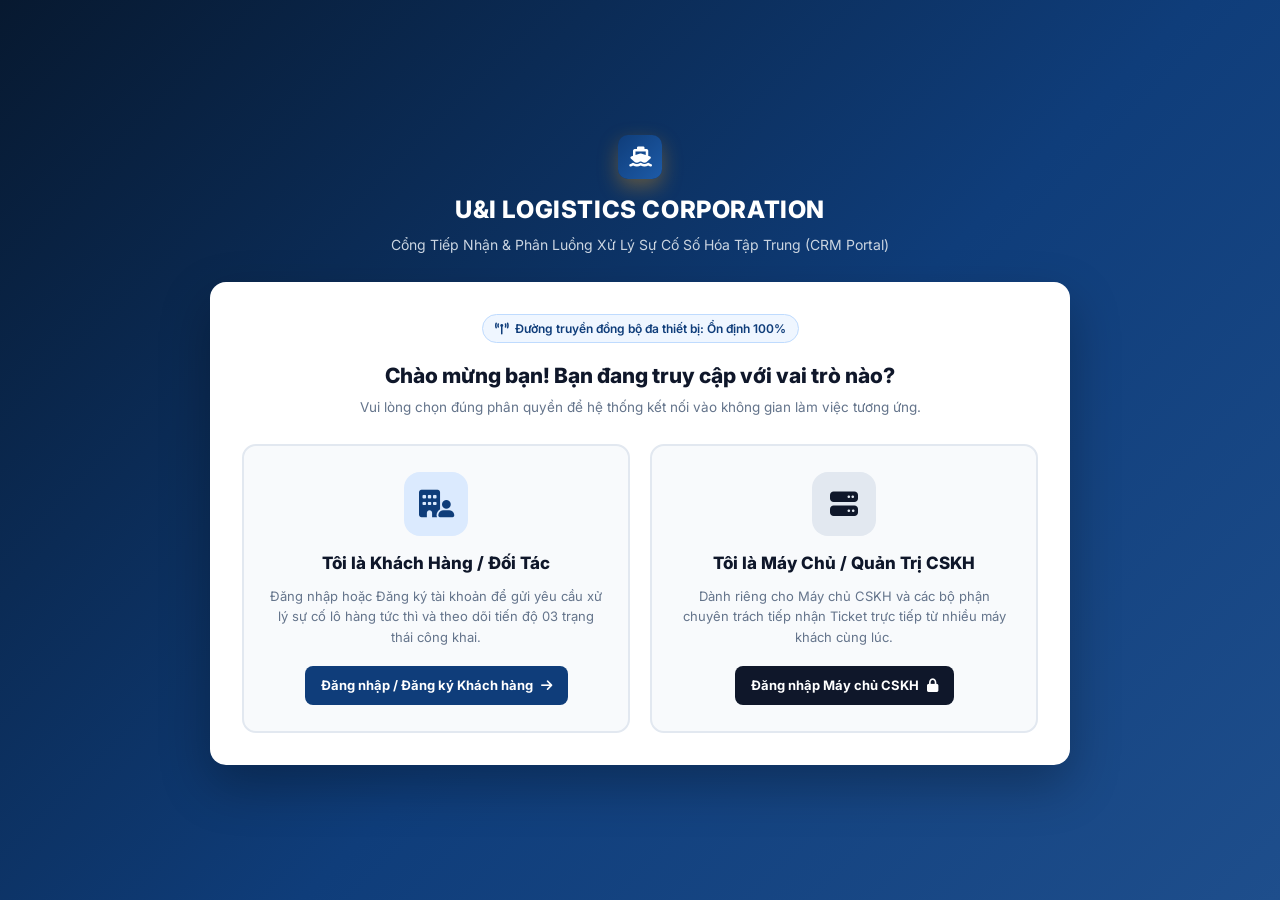
==== index.html @ b4d5fe37 "Add files via upload" ====
<!DOCTYPE html>
<html lang="vi">
<head>
    <meta charset="UTF-8">
    <meta name="viewport" content="width=device-width, initial-scale=1.0">
    <title>U&I Logistics | Cổng Xác Thực Hệ Thống Tiếp Nhận Sự Cố Số Hóa</title>
    <link href="https://fonts.googleapis.com/css2?family=Inter:wght@400;500;600;700;800&display=swap" rel="stylesheet">
    <link rel="stylesheet" href="https://cdnjs.cloudflare.com/ajax/libs/font-awesome/6.5.1/css/all.min.css">
    <link rel="stylesheet" href="style.css">
</head>
<body data-portal="auth" class="auth-body">

    <div class="auth-wrapper">
        <!-- HEADER THƯƠNG HIỆU -->
        <div class="auth-brand-header">
            <div class="brand-logo large-logo"><i class="fa-solid fa-ship"></i></div>
            <h1>U&amp;I LOGISTICS CORPORATION</h1>
            <p>Cổng Tiếp Nhận &amp; Phân Luồng Xử Lý Sự Cố Số Hóa Tập Trung (CRM Portal)</p>
        </div>

        <!-- MÀN HÌNH 1: HỎI VAI TRÒ (KHÁCH HÀNG HAY MÁY CHỦ) -->
        <div id="role-selection-view" class="auth-card role-card">
            <div class="auth-card-title">
                <span class="tag-pill" style="background:#eff6ff;color:#0f3d7a;border-color:#bfdbfe;">
                    <i class="fa-solid fa-tower-broadcast"></i> Đường truyền đồng bộ đa thiết bị: Ổn định 100%
                </span>
                <h2>Chào mừng bạn! Bạn đang truy cập với vai trò nào?</h2>
                <p>Vui lòng chọn đúng phân quyền để hệ thống kết nối vào không gian làm việc tương ứng.</p>
            </div>

            <div class="role-grid">
                <!-- LỰA CHỌN 1: KHÁCH HÀNG -->
                <div class="role-option-box" id="btnChooseCustomer">
                    <div class="role-icon customer-icon">
                        <i class="fa-solid fa-building-user"></i>
                    </div>
                    <h3>Tôi là Khách Hàng / Đối Tác</h3>
                    <p>Đăng nhập hoặc Đăng ký tài khoản để gửi yêu cầu xử lý sự cố lô hàng tức thì và theo dõi tiến độ 03 trạng thái công khai.</p>
                    <span class="role-btn-text">Đăng nhập / Đăng ký Khách hàng <i class="fa-solid fa-arrow-right"></i></span>
                </div>

                <!-- LỰA CHỌN 2: MÁY CHỦ / CSKH -->
                <div class="role-option-box server-box" id="btnChooseServer">
                    <div class="role-icon server-icon">
                        <i class="fa-solid fa-server"></i>
                    </div>
                    <h3>Tôi là Máy Chủ / Quản Trị CSKH</h3>
                    <p>Dành riêng cho Máy chủ CSKH và các bộ phận chuyên trách tiếp nhận Ticket trực tiếp từ nhiều máy khách cùng lúc.</p>
                    <span class="role-btn-text server-btn-text">Đăng nhập Máy chủ CSKH <i class="fa-solid fa-lock"></i></span>
                </div>
            </div>
        </div>

        <!-- MÀN HÌNH 2: ĐĂNG NHẬP HOẶC ĐĂNG KÝ KHÁCH HÀNG -->
        <div id="customer-auth-view" class="auth-card form-auth-card" hidden>
            <button type="button" class="btn-back-role" onclick="showRoleSelection()">
                <i class="fa-solid fa-arrow-left"></i> Quay lại chọn vai trò
            </button>

            <div class="auth-tabs">
                <button type="button" class="auth-tab-btn active" id="tabBtnCustLogin" onclick="switchCustomerAuthTab('login')">
                    <i class="fa-solid fa-right-to-bracket"></i> Đăng nhập
                </button>
                <button type="button" class="auth-tab-btn" id="tabBtnCustRegister" onclick="switchCustomerAuthTab('register')">
                    <i class="fa-solid fa-user-plus"></i> Đăng ký mới
                </button>
            </div>

            <!-- FORM ĐĂNG NHẬP KHÁCH HÀNG -->
            <form id="customer-login-form" class="auth-form">
                <div class="form-group">
                    <label for="custLoginUser">Tên đăng nhập hoặc Email <span class="required">*</span></label>
                    <input type="text" id="custLoginUser" placeholder="Nhập tên đăng nhập hoặc email..." required>
                </div>
                <div class="form-group">
                    <label for="custLoginPass">Mật khẩu <span class="required">*</span></label>
                    <div class="password-input-wrap">
                        <input type="password" id="custLoginPass" placeholder="Nhập mật khẩu..." required>
                        <button type="button" class="btn-toggle-pass" onclick="togglePasswordVisibility('custLoginPass', this)">
                            <i class="fa-regular fa-eye"></i>
                        </button>
                    </div>
                </div>
                <div class="remember-row">
                    <label class="checkbox-label">
                        <input type="checkbox" id="custRememberMe" checked>
                        <span>Ghi nhớ tài khoản khách hàng trên thiết bị này</span>
                    </label>
                </div>
                <small class="error-msg" id="custLoginError"></small>
                <button type="submit" class="btn-submit">
                    <i class="fa-solid fa-right-to-bracket"></i> Vào Cổng Khách Hàng
                </button>
                <div class="demo-account-hint">
                    <span>Tài khoản mẫu có sẵn: TK: <code>khachhang</code> — MK: <code>1234</code> (Hoặc bấm tab <b>Đăng ký mới</b>)</span>
                </div>
            </form>

            <!-- FORM ĐĂNG KÝ KHÁCH HÀNG MỚI -->
            <form id="customer-register-form" class="auth-form" hidden>
                <div class="form-group">
                    <label for="regCompanyName">Tên Doanh nghiệp / Khách hàng <span class="required">*</span></label>
                    <input type="text" id="regCompanyName" placeholder="VD: Công ty TNHH XNK Minh Phát" required>
                </div>
                <div class="form-group">
                    <label for="regContact">Số điện thoại / Email liên hệ <span class="required">*</span></label>
                    <input type="text" id="regContact" placeholder="VD: 0909 123 456 | ops@minhphat.vn" required>
                </div>
                <div class="form-row">
                    <div class="form-group">
                        <label for="regUsername">Tên tài khoản <span class="required">*</span></label>
                        <input type="text" id="regUsername" placeholder="VD: minhphat" required>
                    </div>
                    <div class="form-group">
                        <label for="regPassword">Mật khẩu <span class="required">*</span></label>
                        <input type="password" id="regPassword" placeholder="Tạo mật khẩu..." required>
                    </div>
                </div>
                <div class="remember-row">
                    <label class="checkbox-label">
                        <input type="checkbox" id="regRememberMe" checked>
                        <span>Ghi nhớ đăng nhập và vào thẳng Cổng Khách Hàng</span>
                    </label>
                </div>
                <small class="error-msg" id="custRegError"></small>
                <button type="submit" class="btn-submit">
                    <i class="fa-solid fa-user-check"></i> Đăng Ký &amp; Truy Cập Ngay
                </button>
            </form>
        </div>

        <!-- MÀN HÌNH 3: ĐĂNG NHẬP MÁY CHỦ CSKH (TK: minhhoang / MK: 1234) -->
        <div id="server-auth-view" class="auth-card form-auth-card" hidden>
            <button type="button" class="btn-back-role" onclick="showRoleSelection()">
                <i class="fa-solid fa-arrow-left"></i> Quay lại chọn vai trò
            </button>

            <div class="server-auth-header">
                <div class="role-icon server-icon" style="margin:0 auto 10px;">
                    <i class="fa-solid fa-server"></i>
                </div>
                <h3>Đăng Nhập Máy Chủ CSKH &amp; Điều Phối CRM</h3>
                <p>Dành cho Quản trị viên tiếp nhận yêu cầu trực tiếp từ khách hàng</p>
            </div>

            <form id="server-login-form" class="auth-form">
                <div class="form-group">
                    <label for="serverUsername">Tên tài khoản máy chủ <span class="required">*</span></label>
                    <input type="text" id="serverUsername" placeholder="Nhập tên tài khoản máy chủ..." required>
                </div>
                <div class="form-group">
                    <label for="serverPassword">Mật khẩu máy chủ <span class="required">*</span></label>
                    <div class="password-input-wrap">
                        <input type="password" id="serverPassword" placeholder="Nhập mật khẩu..." required>
                        <button type="button" class="btn-toggle-pass" onclick="togglePasswordVisibility('serverPassword', this)">
                            <i class="fa-regular fa-eye"></i>
                        </button>
                    </div>
                </div>
                <div class="remember-row">
                    <label class="checkbox-label">
                        <input type="checkbox" id="serverRememberMe" checked>
                        <span>Ghi nhớ tài khoản máy chủ trên thiết bị này</span>
                    </label>
                </div>
                <small class="error-msg" id="serverLoginError"></small>
                <button type="submit" class="btn-submit server-submit-btn">
                    <i class="fa-solid fa-unlock-keyhole"></i> Truy Cập Hệ Thống Máy Chủ CSKH
                </button>
            </form>
        </div>
    </div>

    <div id="toast-container" class="toast-container"></div>

    <script src="script.js"></script>
</body>
</html>
---- style.css ----
:root {
    --primary: #0f3d7a;
    --primary-light: #1d5ba8;
    --accent: #f59e0b;
    --accent-hover: #d97706;
    --success: #10b981;
    --warning: #f59e0b;
    --danger: #ef4444;
    --bg-body: #f1f5f9;
    --bg-card: #ffffff;
    --text-main: #0f172a;
    --text-muted: #64748b;
    --border-color: #e2e8f0;
    --shadow-sm: 0 2px 10px rgba(15, 23, 42, 0.05);
    --shadow-md: 0 12px 30px rgba(15, 23, 42, 0.14);
    --radius: 12px;
}

* {
    box-sizing: border-box;
    margin: 0;
    padding: 0;
}

body {
    font-family: 'Inter', -apple-system, BlinkMacSystemFont, sans-serif;
    background-color: var(--bg-body);
    color: var(--text-main);
    line-height: 1.6;
    min-height: 100vh;
    display: flex;
    flex-direction: column;
}

/* GIAO DIỆN CỔNG XÁC THỰC (index.html) */
.auth-body {
    background: linear-gradient(135deg, #071930 0%, #0f3d7a 55%, #1e4e8c 100%);
    align-items: center;
    justify-content: center;
    padding: 30px 16px;
}

.auth-wrapper {
    width: 100%;
    max-width: 860px;
    margin: 0 auto;
}

.auth-brand-header {
    text-align: center;
    color: #ffffff;
    margin-bottom: 26px;
}

.large-logo {
    width: 58px;
    height: 58px;
    font-size: 26px;
    margin: 0 auto 12px;
    border-radius: 14px;
    background: linear-gradient(135deg, var(--accent), var(--accent-hover));
    color: #fff;
    display: flex;
    align-items: center;
    justify-content: center;
    box-shadow: 0 8px 20px rgba(245, 158, 11, 0.35);
}

.auth-brand-header h1 {
    font-size: 24px;
    font-weight: 800;
    letter-spacing: 0.6px;
    margin-bottom: 4px;
}

.auth-brand-header p {
    font-size: 14px;
    color: #cbd5e1;
}

.auth-card {
    background: #ffffff;
    border-radius: 16px;
    padding: 32px;
    box-shadow: 0 20px 50px rgba(0, 0, 0, 0.28);
    animation: fadeInPage 0.25s ease;
}

.auth-card[hidden] { display: none; }
.form-auth-card { max-width: 520px; margin: 0 auto; }
.auth-card-title { text-align: center; margin-bottom: 26px; }
.auth-card-title h2 { font-size: 21px; font-weight: 800; color: var(--text-main); margin: 8px 0 4px; }
.auth-card-title p { font-size: 13.5px; color: var(--text-muted); }

.role-grid {
    display: grid;
    grid-template-columns: 1fr 1fr;
    gap: 20px;
}

.role-option-box {
    border: 2px solid var(--border-color);
    border-radius: 14px;
    padding: 26px 22px;
    text-align: center;
    cursor: pointer;
    transition: all 0.22s ease;
    background: #f8fafc;
    display: flex;
    flex-direction: column;
    align-items: center;
}

.role-option-box:hover {
    border-color: var(--primary);
    background: #eff6ff;
    transform: translateY(-4px);
    box-shadow: var(--shadow-md);
}

.role-option-box.server-box:hover {
    border-color: #0f172a;
    background: #f1f5f9;
}

.role-icon {
    width: 64px;
    height: 64px;
    border-radius: 16px;
    display: flex;
    align-items: center;
    justify-content: center;
    font-size: 28px;
    margin-bottom: 14px;
}

.customer-icon { background: #dbeafe; color: var(--primary); }
.server-icon { background: #e2e8f0; color: #0f172a; }

.role-option-box h3 { font-size: 17px; font-weight: 800; margin-bottom: 8px; color: var(--text-main); }
.role-option-box p { font-size: 13px; color: var(--text-muted); margin-bottom: 18px; flex: 1; }

.role-btn-text {
    background: var(--primary);
    color: #ffffff;
    font-size: 13px;
    font-weight: 700;
    padding: 9px 16px;
    border-radius: 8px;
    display: inline-flex;
    align-items: center;
    gap: 8px;
}

.server-btn-text { background: #0f172a; }

.btn-back-role {
    background: none;
    border: none;
    color: var(--text-muted);
    font-size: 13px;
    font-weight: 600;
    cursor: pointer;
    display: inline-flex;
    align-items: center;
    gap: 6px;
    margin-bottom: 18px;
}

.btn-back-role:hover { color: var(--primary); }

.auth-tabs {
    display: grid;
    grid-template-columns: 1fr 1fr;
    gap: 8px;
    background: #f1f5f9;
    padding: 5px;
    border-radius: 10px;
    margin-bottom: 20px;
}

.auth-tab-btn {
    background: transparent;
    border: none;
    padding: 10px;
    border-radius: 8px;
    font-size: 13px;
    font-weight: 700;
    color: #475569;
    cursor: pointer;
}

.auth-tab-btn.active {
    background: #ffffff;
    color: var(--primary);
    box-shadow: var(--shadow-sm);
}

.auth-form { display: flex; flex-direction: column; gap: 14px; }
.auth-form[hidden] { display: none; }

.password-input-wrap { position: relative; display: flex; align-items: center; }
.password-input-wrap input { width: 100%; padding-right: 40px; }
.btn-toggle-pass { position: absolute; right: 10px; background: none; border: none; color: #64748b; cursor: pointer; font-size: 15px; }

.remember-row { display: flex; align-items: center; justify-content: space-between; font-size: 13px; }
.checkbox-label { display: inline-flex; align-items: center; gap: 8px; cursor: pointer; color: #334155; font-weight: 500; }
.checkbox-label input { width: 16px; height: 16px; accent-color: var(--primary); }

.server-auth-header { text-align: center; margin-bottom: 20px; }
.server-auth-header h3 { font-size: 18px; font-weight: 800; }
.server-auth-header p { font-size: 13px; color: var(--text-muted); }
.server-submit-btn { background: linear-gradient(135deg, #0f172a, #1e3a8a) !important; }
.demo-account-hint { background: #f8fafc; border: 1px dashed #cbd5e1; padding: 10px 12px; border-radius: 8px; font-size: 12px; color: #475569; text-align: center; }

/* GIAO DIỆN CHUNG CHO KHÁCH HÀNG & MÁY CHỦ CSKH */
.container { max-width: 1340px; margin: 0 auto; padding: 0 20px; width: 100%; }

.navbar {
    background: #ffffff;
    border-bottom: 1px solid var(--border-color);
    position: sticky;
    top: 0;
    z-index: 100;
    box-shadow: var(--shadow-sm);
}

.cskh-navbar { border-bottom: 3px solid var(--primary); }
.nav-container { display: flex; align-items: center; justify-content: space-between; height: 74px; gap: 14px; }
.brand { display: flex; align-items: center; gap: 12px; text-decoration: none; }
.brand-logo { width: 44px; height: 44px; border-radius: 10px; background: linear-gradient(135deg, var(--primary), var(--primary-light)); color: #fff; display: flex; align-items: center; justify-content: center; font-size: 20px; }
.brand-logo.cskh-logo { background: linear-gradient(135deg, #0f172a, #1e3a8a); }
.brand-text h1 { font-size: 17.5px; font-weight: 800; color: var(--primary); letter-spacing: 0.4px; }
.brand-text span { font-size: 11.5px; color: var(--text-muted); display: block; }

.nav-links { display: flex; align-items: center; gap: 6px; }
.nav-item { text-decoration: none; color: #334155; font-size: 13.5px; font-weight: 600; padding: 9px 14px; border-radius: 8px; transition: all 0.2s ease; display: inline-flex; align-items: center; gap: 7px; white-space: nowrap; }
.nav-item:hover { background: #f1f5f9; color: var(--primary); }
.nav-item.active { background: var(--primary); color: #ffffff; box-shadow: 0 4px 10px rgba(15, 61, 122, 0.22); }
.nav-counter { background: var(--accent); color: #fff; font-size: 11px; font-weight: 700; padding: 1px 7px; border-radius: 99px; }

.nav-actions { display: flex; align-items: center; gap: 10px; }
.user-chip, .realtime-indicator { font-size: 12px; font-weight: 600; color: #065f46; background: #ecfdf5; padding: 6px 12px; border-radius: 99px; border: 1px solid #a7f3d0; display: inline-flex; align-items: center; gap: 7px; white-space: nowrap; }
.pulse-dot { width: 8px; height: 8px; background: #10b981; border-radius: 50%; display: inline-block; animation: pulseAnim 1.5s infinite; }

@keyframes pulseAnim {
    0% { box-shadow: 0 0 0 0 rgba(16, 185, 129, 0.6); }
    70% { box-shadow: 0 0 0 7px rgba(16, 185, 129, 0); }
    100% { box-shadow: 0 0 0 0 rgba(16, 185, 129, 0); }
}

.btn-reset { background: #f8fafc; border: 1px solid #cbd5e1; color: #475569; padding: 7px 12px; border-radius: 8px; font-size: 12px; font-weight: 600; cursor: pointer; }
.btn-reset:hover { background: #fee2e2; color: #b91c1c; border-color: #fca5a5; }

.incoming-alert-banner {
    background: linear-gradient(135deg, #ecfdf5, #d1fae5);
    border: 2px solid #10b981;
    color: #065f46;
    padding: 15px 20px;
    border-radius: var(--radius);
    margin-bottom: 22px;
    display: flex;
    justify-content: space-between;
    align-items: center;
    gap: 14px;
    box-shadow: 0 6px 20px rgba(16, 185, 129, 0.2);
}

.incoming-alert-banner[hidden] { display: none; }

.page-container { flex: 1; padding-top: 24px; padding-bottom: 40px; }
.page-view { display: none; animation: fadeInPage 0.22s ease; }
.page-view.active { display: block; }

@keyframes fadeInPage {
    from { opacity: 0; transform: translateY(5px); }
    to { opacity: 1; transform: translateY(0); }
}

.page-banner {
    background: linear-gradient(135deg, #091e3a 0%, #0f3d7a 65%, #1d5ba8 100%);
    color: #ffffff;
    padding: 26px 30px;
    border-radius: var(--radius);
    margin-bottom: 24px;
    display: flex;
    justify-content: space-between;
    align-items: center;
    gap: 20px;
    flex-wrap: wrap;
}

.banner-tag, .tag-pill {
    display: inline-flex;
    align-items: center;
    gap: 6px;
    background: rgba(245, 158, 11, 0.2);
    border: 1px solid rgba(245, 158, 11, 0.45);
    color: #fcd34d;
    font-size: 12px;
    font-weight: 600;
    padding: 4px 12px;
    border-radius: 99px;
    margin-bottom: 8px;
}

.page-banner h2 { font-size: 23px; font-weight: 800; margin-bottom: 6px; }
.page-banner p { color: #cbd5e1; font-size: 14px; max-width: 820px; }

.timer-card { background: rgba(255, 255, 255, 0.1); border: 1px solid rgba(255, 255, 255, 0.2); padding: 12px 20px; border-radius: 10px; text-align: center; min-width: 190px; }
.timer-label { font-size: 12px; color: #e2e8f0; display: block; }
.timer-card strong { font-size: 26px; font-weight: 800; color: #fbbf24; display: block; line-height: 1.2; margin: 2px 0; }
.timer-card small { font-size: 11px; color: #cbd5e1; }

.btn-banner-action { background: var(--accent); color: #fff; border: none; padding: 11px 18px; border-radius: 8px; font-weight: 700; font-size: 13.5px; cursor: pointer; display: inline-flex; align-items: center; gap: 8px; }

.card-panel { background: var(--bg-card); border-radius: var(--radius); border: 1px solid var(--border-color); box-shadow: var(--shadow-sm); padding: 24px; }
.panel-header { display: flex; justify-content: space-between; align-items: flex-start; gap: 14px; margin-bottom: 20px; padding-bottom: 14px; border-bottom: 1px solid var(--border-color); flex-wrap: wrap; }
.panel-header h3 { font-size: 17px; font-weight: 700; margin-bottom: 3px; }
.panel-header p { font-size: 13px; color: var(--text-muted); }

.text-primary { color: var(--primary); }
.text-warning { color: var(--warning); }
.text-success { color: var(--success); }

.report-layout { display: grid; grid-template-columns: 1.25fr 0.75fr; gap: 24px; align-items: start; }
.side-column { display: flex; flex-direction: column; gap: 20px; }
.success-ticket-box { background: #ecfdf5; border: 2px solid #10b981; }
.side-info-card h4 { font-size: 16px; font-weight: 700; margin-bottom: 8px; }
.side-desc { font-size: 13px; color: var(--text-muted); margin-bottom: 16px; }

.routing-map-list { list-style: none; display: flex; flex-direction: column; gap: 12px; }
.routing-map-list li { display: flex; align-items: center; gap: 12px; background: #f8fafc; padding: 12px; border-radius: 8px; border: 1px solid var(--border-color); }
.map-icon { width: 38px; height: 38px; border-radius: 8px; background: #eff6ff; color: var(--primary); display: flex; align-items: center; justify-content: center; font-size: 16px; flex-shrink: 0; }
.routing-map-list strong { display: block; font-size: 13.5px; }
.routing-map-list span { font-size: 12.5px; color: var(--text-muted); }

.incident-form { display: flex; flex-direction: column; gap: 15px; }
.form-row { display: grid; grid-template-columns: 1fr 1fr; gap: 14px; }
.form-group { display: flex; flex-direction: column; gap: 5px; }
.label-between { display: flex; justify-content: space-between; align-items: center; }
.label-between small { font-size: 12px; color: var(--primary); font-weight: 600; }
.form-group label { font-size: 13px; font-weight: 600; color: #334155; }
.required { color: var(--danger); }

.form-group input, .form-group select, .form-group textarea { padding: 10px 12px; border: 1px solid #cbd5e1; border-radius: 8px; font-size: 13.5px; font-family: inherit; color: var(--text-main); }
.form-group input:focus, .form-group select:focus, .form-group textarea:focus { outline: none; border-color: var(--primary); box-shadow: 0 0 0 3px rgba(15, 61, 122, 0.12); }
.form-group input.input-error, .form-group select.input-error, .form-group textarea.input-error { border-color: var(--danger); background-color: #fef2f2; }
.error-msg { color: var(--danger); font-size: 12px; font-weight: 600; display: none; }
.error-msg.visible { display: block; }

.routing-preview { background: #f8fafc; border: 1px dashed #94a3b8; border-radius: 10px; padding: 12px 15px; display: flex; align-items: center; gap: 12px; }
.routing-preview.active-route { background: #eff6ff; border: 1px solid #3b82f6; }
.routing-icon { width: 38px; height: 38px; border-radius: 8px; background: var(--primary); color: #fff; display: flex; align-items: center; justify-content: center; font-size: 17px; flex-shrink: 0; }
.routing-details { flex: 1; }
.routing-label { display: block; font-size: 11.5px; color: var(--text-muted); }
.routing-details strong { font-size: 13.5px; color: var(--primary); }
.sla-tag { background: #fef3c7; color: #b45309; font-size: 11.5px; font-weight: 700; padding: 4px 10px; border-radius: 99px; white-space: nowrap; }

.upload-zone { border: 2px dashed #cbd5e1; border-radius: 10px; padding: 18px; text-align: center; cursor: pointer; background: #f8fafc; }
.upload-zone:hover, .upload-zone.drag-active { border-color: var(--primary); background: #eff6ff; }
.upload-zone i { font-size: 24px; color: var(--primary); margin-bottom: 4px; }
.upload-zone p { font-size: 13.5px; font-weight: 600; }
.upload-zone span { font-size: 11.5px; color: var(--text-muted); }

.file-preview-grid { display: grid; grid-template-columns: repeat(auto-fill, minmax(175px, 1fr)); gap: 8px; margin-top: 6px; }
.file-card { background: #f8fafc; border: 1px solid var(--border-color); border-radius: 8px; padding: 6px 10px; display: flex; align-items: center; gap: 8px; font-size: 12px; }
.file-thumb { width: 32px; height: 32px; border-radius: 6px; object-fit: cover; background: #e2e8f0; display: flex; align-items: center; justify-content: center; color: var(--primary); flex-shrink: 0; }
.file-meta { flex: 1; overflow: hidden; }
.file-meta strong { display: block; white-space: nowrap; overflow: hidden; text-overflow: ellipsis; }
.file-meta small { color: var(--text-muted); font-size: 11px; }

.btn-secondary { background: #f1f5f9; color: #334155; border: 1px solid #cbd5e1; padding: 8px 14px; font-size: 12.5px; font-weight: 600; border-radius: 8px; cursor: pointer; }
.btn-submit { background: linear-gradient(135deg, var(--accent), var(--accent-hover)); color: #fff; border: none; padding: 13px 20px; font-size: 15px; font-weight: 700; border-radius: 8px; cursor: pointer; display: flex; align-items: center; justify-content: center; gap: 8px; box-shadow: 0 4px 12px rgba(245, 158, 11, 0.3); }

/* TRACKING & STEPPER */
.tracking-layout { display: grid; grid-template-columns: 0.88fr 1.12fr; gap: 24px; align-items: start; }
.search-bar { display: flex; gap: 8px; margin-bottom: 12px; }
.search-input-wrap { flex: 1; position: relative; display: flex; align-items: center; }
.search-input-wrap > i { position: absolute; left: 12px; color: #94a3b8; font-size: 13.5px; }
.search-input-wrap input { width: 100%; padding: 9px 34px; border: 1px solid #cbd5e1; border-radius: 8px; font-size: 13.5px; }
.btn-clear-search { position: absolute; right: 8px; background: none; border: none; color: #94a3b8; cursor: pointer; padding: 4px; }
.btn-primary-search { background: var(--primary); color: #fff; border: none; padding: 0 16px; border-radius: 8px; font-weight: 600; cursor: pointer; }

.filter-status-row { display: flex; gap: 6px; margin-bottom: 14px; flex-wrap: wrap; }
.status-chip { background: #f1f5f9; border: 1px solid var(--border-color); padding: 5px 11px; border-radius: 99px; font-size: 12px; font-weight: 600; cursor: pointer; color: #475569; }
.status-chip.active { background: var(--primary); color: #fff; border-color: var(--primary); }

.ticket-list { display: flex; flex-direction: column; gap: 10px; max-height: 520px; overflow-y: auto; padding-right: 4px; }
.ticket-mini-item { display: flex; justify-content: space-between; align-items: center; padding: 12px 14px; border-radius: 8px; border: 1px solid var(--border-color); cursor: pointer; gap: 10px; }
.ticket-mini-item:hover, .ticket-mini-item.selected { border-color: var(--primary); background: #eff6ff; }

.status-badge { font-size: 11px; font-weight: 700; padding: 4px 10px; border-radius: 99px; white-space: nowrap; }
.status-step-1 { background: #dbeafe; color: #1e40af; }
.status-step-2 { background: #fef3c7; color: #b45309; }
.status-step-3 { background: #d1fae5; color: #065f46; }

.ticket-detail-card { background: #f8fafc; border: 1px solid var(--border-color); border-radius: 10px; padding: 20px; }
.ticket-top { display: flex; justify-content: space-between; align-items: center; margin-bottom: 14px; flex-wrap: wrap; gap: 8px; }
.ticket-id-badge { font-size: 16px; font-weight: 800; color: var(--primary); background: #dbeafe; padding: 5px 12px; border-radius: 6px; }
.dept-pill { font-size: 12px; font-weight: 600; background: #ede9fe; color: #5b21b6; padding: 4px 10px; border-radius: 99px; display: inline-flex; align-items: center; gap: 5px; }
.ticket-meta-grid { display: grid; grid-template-columns: 1fr 1fr; gap: 8px 16px; font-size: 13px; margin-bottom: 14px; padding-bottom: 12px; border-bottom: 1px solid var(--border-color); }

.attachment-chip { background: #e2e8f0; color: var(--primary); padding: 4px 10px; border-radius: 6px; margin-right: 6px; margin-bottom: 4px; display: inline-flex; align-items: center; gap: 6px; font-size: 12px; font-weight: 600; cursor: pointer; border: 1px solid #cbd5e1; }
.attachment-chip:hover { background: #dbeafe; }

.stepper-wrapper { display: flex; justify-content: space-between; position: relative; margin: 20px 0 18px; }
.stepper-wrapper::before { content: ""; position: absolute; top: 17px; left: 14%; right: 14%; height: 3px; background: #cbd5e1; z-index: 1; }
.step-item { position: relative; z-index: 2; display: flex; flex-direction: column; align-items: center; flex: 1; text-align: center; }
.step-circle { width: 36px; height: 36px; border-radius: 50%; background: #e2e8f0; color: #64748b; display: flex; align-items: center; justify-content: center; font-weight: 700; font-size: 14px; margin-bottom: 6px; border: 3px solid #fff; }
.step-label { font-size: 12.5px; font-weight: 700; color: var(--text-muted); }
.step-time { font-size: 11px; color: #64748b; margin-top: 2px; }
.step-item.completed .step-circle { background: var(--success); color: #fff; }
.step-item.active .step-circle { background: var(--primary); color: #fff; box-shadow: 0 0 0 4px rgba(15, 61, 122, 0.2); }
.step-item.completed .step-label, .step-item.active .step-label { color: var(--text-main); }

.step-log-list { display: flex; flex-direction: column; gap: 8px; }
.step-log-item { background: #ffffff; border: 1px solid var(--border-color); border-left: 4px solid var(--primary); padding: 9px 12px; border-radius: 6px; font-size: 12.5px; }
.step-log-item.done { border-left-color: var(--success); background: #f0fdf4; }

/* CRM WORKSPACE & ANALYTICS */
.dept-filters { display: flex; gap: 6px; flex-wrap: wrap; }
.filter-btn { background: #f1f5f9; border: 1px solid var(--border-color); padding: 7px 12px; border-radius: 8px; font-size: 12.5px; font-weight: 600; cursor: pointer; display: inline-flex; align-items: center; gap: 6px; }
.filter-btn .count-pill { background: rgba(15, 23, 42, 0.1); padding: 1px 7px; border-radius: 99px; font-size: 11px; }
.filter-btn.active { background: var(--primary); color: #fff; border-color: var(--primary); }
.filter-btn.active .count-pill { background: rgba(255, 255, 255, 0.25); color: #fff; }

.table-responsive { overflow-x: auto; }
.crm-table { width: 100%; border-collapse: collapse; font-size: 13px; }
.crm-table th, .crm-table td { padding: 13px 12px; text-align: left; border-bottom: 1px solid var(--border-color); vertical-align: middle; }
.crm-table th { background: #f8fafc; color: #475569; font-weight: 700; }
.crm-table tr.new-row-highlight { background: #ecfdf5; }

.btn-advance { background: var(--primary); color: #fff; border: none; padding: 8px 13px; border-radius: 6px; font-size: 12px; font-weight: 600; cursor: pointer; display: inline-flex; align-items: center; gap: 6px; }
.btn-advance:hover { background: var(--primary-light); }

.dashboard-kpi-grid { display: grid; grid-template-columns: repeat(4, 1fr); gap: 18px; margin-bottom: 24px; }
.dash-kpi-card { background: #fff; border: 1px solid var(--border-color); border-radius: var(--radius); padding: 20px; display: flex; align-items: center; gap: 16px; box-shadow: var(--shadow-sm); }
.dash-kpi-icon { width: 52px; height: 52px; border-radius: 12px; display: flex; align-items: center; justify-content: center; font-size: 22px; flex-shrink: 0; }
.dash-kpi-icon.blue { background: #dbeafe; color: #1e40af; }
.dash-kpi-icon.amber { background: #fef3c7; color: #b45309; }
.dash-kpi-icon.green { background: #d1fae5; color: #065f46; }
.dash-kpi-icon.purple { background: #ede9fe; color: #5b21b6; }
.dash-kpi-label { font-size: 12.5px; color: var(--text-muted); }
.dash-kpi-card h3 { font-size: 24px; font-weight: 800; }
.dash-kpi-card small { font-size: 11.5px; color: #64748b; }

.dashboard-grid, .guide-grid { display: grid; grid-template-columns: 1fr 1fr; gap: 24px; }
.dept-stats-bars, .guide-step-cards, .cs-contact-cards, .condition-boxes { display: flex; flex-direction: column; gap: 14px; }
.dept-bar-item, .g-step-card, .cond-item { background: #f8fafc; padding: 14px; border-radius: 8px; border: 1px solid var(--border-color); }
.g-step-card, .cond-item { display: flex; gap: 14px; align-items: flex-start; }
.g-step-num { width: 38px; height: 38px; border-radius: 8px; background: var(--primary); color: #fff; font-weight: 800; display: flex; align-items: center; justify-content: center; flex-shrink: 0; }
.dept-bar-top { display: flex; justify-content: space-between; font-size: 13px; font-weight: 600; margin-bottom: 6px; }
.dept-bar-track { height: 8px; background: #e2e8f0; border-radius: 99px; overflow: hidden; }
.dept-bar-fill { height: 100%; background: var(--primary); border-radius: 99px; }

.cs-card { display: flex; align-items: center; gap: 14px; background: #fffbeb; border: 1px solid #fde68a; padding: 14px; border-radius: 10px; }
.cs-card i { font-size: 22px; color: var(--accent-hover); }
.cond-item.highlight-effect { background: #f0fdf4; border-color: #bbf7d0; }

/* MODAL & TOAST */
.modal-overlay { position: fixed; inset: 0; background: rgba(15, 23, 42, 0.55); display: flex; align-items: center; justify-content: center; z-index: 999; padding: 16px; }
.modal-overlay[hidden] { display: none; }
.modal-box { background: #fff; width: 100%; max-width: 520px; border-radius: 12px; box-shadow: var(--shadow-md); overflow: hidden; }
.modal-header { display: flex; justify-content: space-between; align-items: center; padding: 14px 18px; border-bottom: 1px solid var(--border-color); background: #f8fafc; }
.btn-close-modal { background: none; border: none; font-size: 18px; cursor: pointer; color: #64748b; }
.modal-body { padding: 18px; display: flex; flex-direction: column; gap: 12px; }
.modal-summary { font-size: 13px; background: #eff6ff; padding: 10px 12px; border-radius: 8px; color: var(--primary); }
.modal-footer { padding: 12px 18px; border-top: 1px solid var(--border-color); display: flex; justify-content: flex-end; gap: 10px; }

.toast-container { position: fixed; bottom: 24px; right: 24px; z-index: 1000; display: flex; flex-direction: column; gap: 10px; }
.toast { background: #0f172a; color: #fff; padding: 13px 16px; border-radius: 10px; box-shadow: var(--shadow-md); font-size: 13px; display: flex; align-items: center; gap: 10px; border-left: 4px solid var(--success); }

.footer { background: #0f172a; color: #94a3b8; padding: 18px 0; font-size: 12.5px; margin-top: auto; }
.footer-content { display: flex; justify-content: space-between; align-items: center; flex-wrap: wrap; gap: 12px; }

@media (max-width: 1024px) {
    .report-layout, .tracking-layout, .guide-grid, .dashboard-grid { grid-template-columns: 1fr; }
    .dashboard-kpi-grid { grid-template-columns: repeat(2, 1fr); }
    .nav-container { height: auto; padding: 12px 20px; flex-wrap: wrap; }
}

@media (max-width: 680px) {
    .role-grid, .form-row, .dashboard-kpi-grid { grid-template-columns: 1fr; }
}
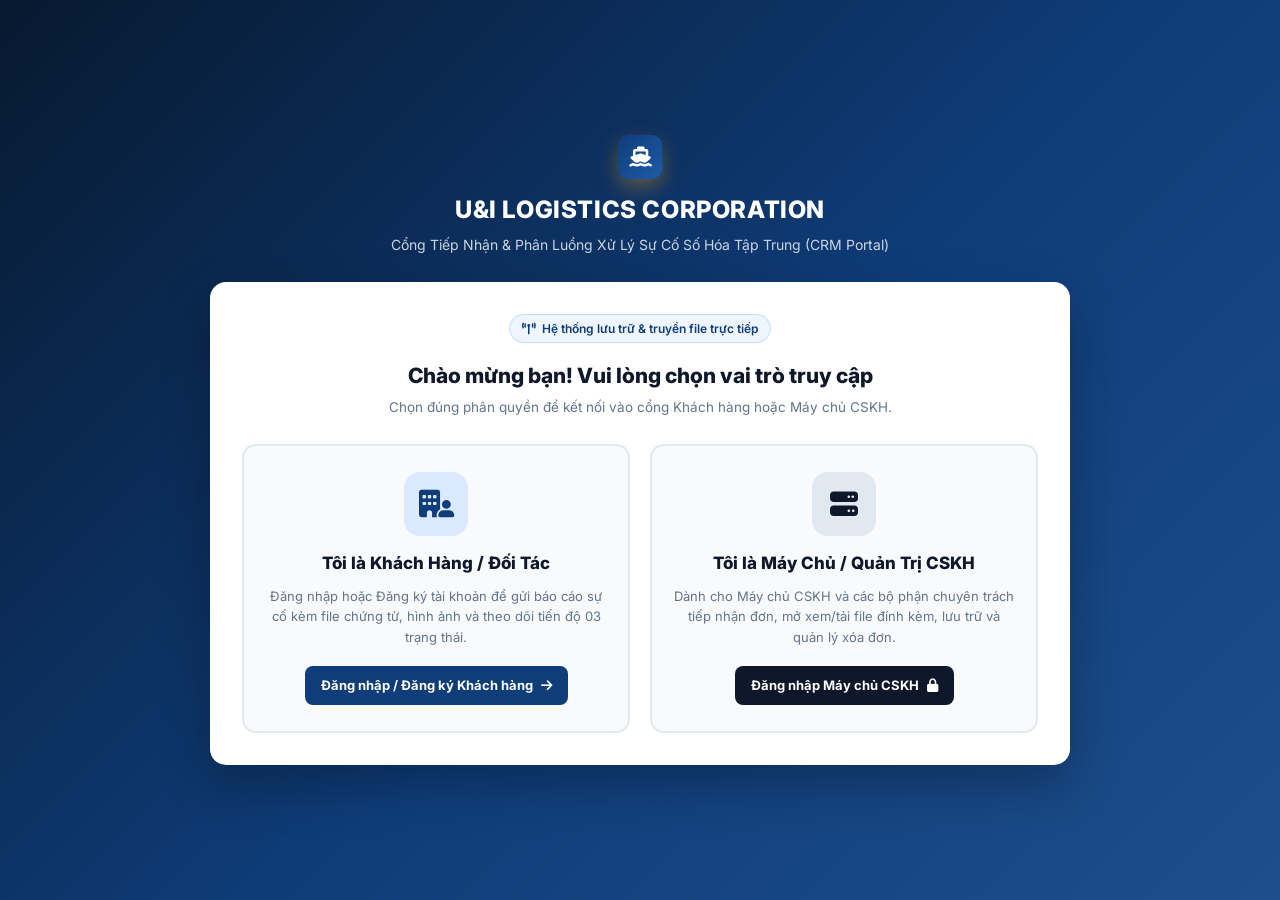
==== commit 2f1c1702: "index.html" ====
--- a/index.html
+++ b/index.html
@@ -11,47 +11,44 @@
 <body data-portal="auth" class="auth-body">
 
     <div class="auth-wrapper">
-        <!-- HEADER THƯƠNG HIỆU -->
         <div class="auth-brand-header">
             <div class="brand-logo large-logo"><i class="fa-solid fa-ship"></i></div>
             <h1>U&amp;I LOGISTICS CORPORATION</h1>
             <p>Cổng Tiếp Nhận &amp; Phân Luồng Xử Lý Sự Cố Số Hóa Tập Trung (CRM Portal)</p>
         </div>
 
-        <!-- MÀN HÌNH 1: HỎI VAI TRÒ (KHÁCH HÀNG HAY MÁY CHỦ) -->
+        <!-- MÀN HÌNH 1: CHỌN VAI TRÒ -->
         <div id="role-selection-view" class="auth-card role-card">
             <div class="auth-card-title">
                 <span class="tag-pill" style="background:#eff6ff;color:#0f3d7a;border-color:#bfdbfe;">
-                    <i class="fa-solid fa-tower-broadcast"></i> Đường truyền đồng bộ đa thiết bị: Ổn định 100%
+                    <i class="fa-solid fa-tower-broadcast"></i> Hệ thống lưu trữ &amp; truyền file trực tiếp
                 </span>
-                <h2>Chào mừng bạn! Bạn đang truy cập với vai trò nào?</h2>
-                <p>Vui lòng chọn đúng phân quyền để hệ thống kết nối vào không gian làm việc tương ứng.</p>
+                <h2>Chào mừng bạn! Vui lòng chọn vai trò truy cập</h2>
+                <p>Chọn đúng phân quyền để kết nối vào cổng Khách hàng hoặc Máy chủ CSKH.</p>
             </div>
 
             <div class="role-grid">
-                <!-- LỰA CHỌN 1: KHÁCH HÀNG -->
                 <div class="role-option-box" id="btnChooseCustomer">
                     <div class="role-icon customer-icon">
                         <i class="fa-solid fa-building-user"></i>
                     </div>
                     <h3>Tôi là Khách Hàng / Đối Tác</h3>
-                    <p>Đăng nhập hoặc Đăng ký tài khoản để gửi yêu cầu xử lý sự cố lô hàng tức thì và theo dõi tiến độ 03 trạng thái công khai.</p>
+                    <p>Đăng nhập hoặc Đăng ký tài khoản để gửi báo cáo sự cố kèm file chứng từ, hình ảnh và theo dõi tiến độ 03 trạng thái.</p>
                     <span class="role-btn-text">Đăng nhập / Đăng ký Khách hàng <i class="fa-solid fa-arrow-right"></i></span>
                 </div>
 
-                <!-- LỰA CHỌN 2: MÁY CHỦ / CSKH -->
                 <div class="role-option-box server-box" id="btnChooseServer">
                     <div class="role-icon server-icon">
                         <i class="fa-solid fa-server"></i>
                     </div>
                     <h3>Tôi là Máy Chủ / Quản Trị CSKH</h3>
-                    <p>Dành riêng cho Máy chủ CSKH và các bộ phận chuyên trách tiếp nhận Ticket trực tiếp từ nhiều máy khách cùng lúc.</p>
+                    <p>Dành cho Máy chủ CSKH và các bộ phận chuyên trách tiếp nhận đơn, mở xem/tải file đính kèm, lưu trữ và quản lý xóa đơn.</p>
                     <span class="role-btn-text server-btn-text">Đăng nhập Máy chủ CSKH <i class="fa-solid fa-lock"></i></span>
                 </div>
             </div>
         </div>
 
-        <!-- MÀN HÌNH 2: ĐĂNG NHẬP HOẶC ĐĂNG KÝ KHÁCH HÀNG -->
+        <!-- MÀN HÌNH 2: ĐĂNG NHẬP / ĐĂNG KÝ KHÁCH HÀNG -->
         <div id="customer-auth-view" class="auth-card form-auth-card" hidden>
             <button type="button" class="btn-back-role" onclick="showRoleSelection()">
                 <i class="fa-solid fa-arrow-left"></i> Quay lại chọn vai trò
@@ -66,7 +63,6 @@
                 </button>
             </div>
 
-            <!-- FORM ĐĂNG NHẬP KHÁCH HÀNG -->
             <form id="customer-login-form" class="auth-form">
                 <div class="form-group">
                     <label for="custLoginUser">Tên đăng nhập hoặc Email <span class="required">*</span></label>
@@ -92,11 +88,10 @@
                     <i class="fa-solid fa-right-to-bracket"></i> Vào Cổng Khách Hàng
                 </button>
                 <div class="demo-account-hint">
-                    <span>Tài khoản mẫu có sẵn: TK: <code>khachhang</code> — MK: <code>1234</code> (Hoặc bấm tab <b>Đăng ký mới</b>)</span>
+                    <span>Tài khoản mẫu: TK: <code>khachhang</code> — MK: <code>1234</code> (Hoặc bấm tab <b>Đăng ký mới</b>)</span>
                 </div>
             </form>
 
-            <!-- FORM ĐĂNG KÝ KHÁCH HÀNG MỚI -->
             <form id="customer-register-form" class="auth-form" hidden>
                 <div class="form-group">
                     <label for="regCompanyName">Tên Doanh nghiệp / Khách hàng <span class="required">*</span></label>
@@ -140,7 +135,7 @@
                     <i class="fa-solid fa-server"></i>
                 </div>
                 <h3>Đăng Nhập Máy Chủ CSKH &amp; Điều Phối CRM</h3>
-                <p>Dành cho Quản trị viên tiếp nhận yêu cầu trực tiếp từ khách hàng</p>
+                <p>Dành cho Quản trị viên tiếp nhận đơn, mở file đính kèm và quản lý hồ sơ</p>
             </div>
 
             <form id="server-login-form" class="auth-form">
@@ -175,4 +170,4 @@
 
     <script src="script.js"></script>
 </body>
-</html>+</html>
